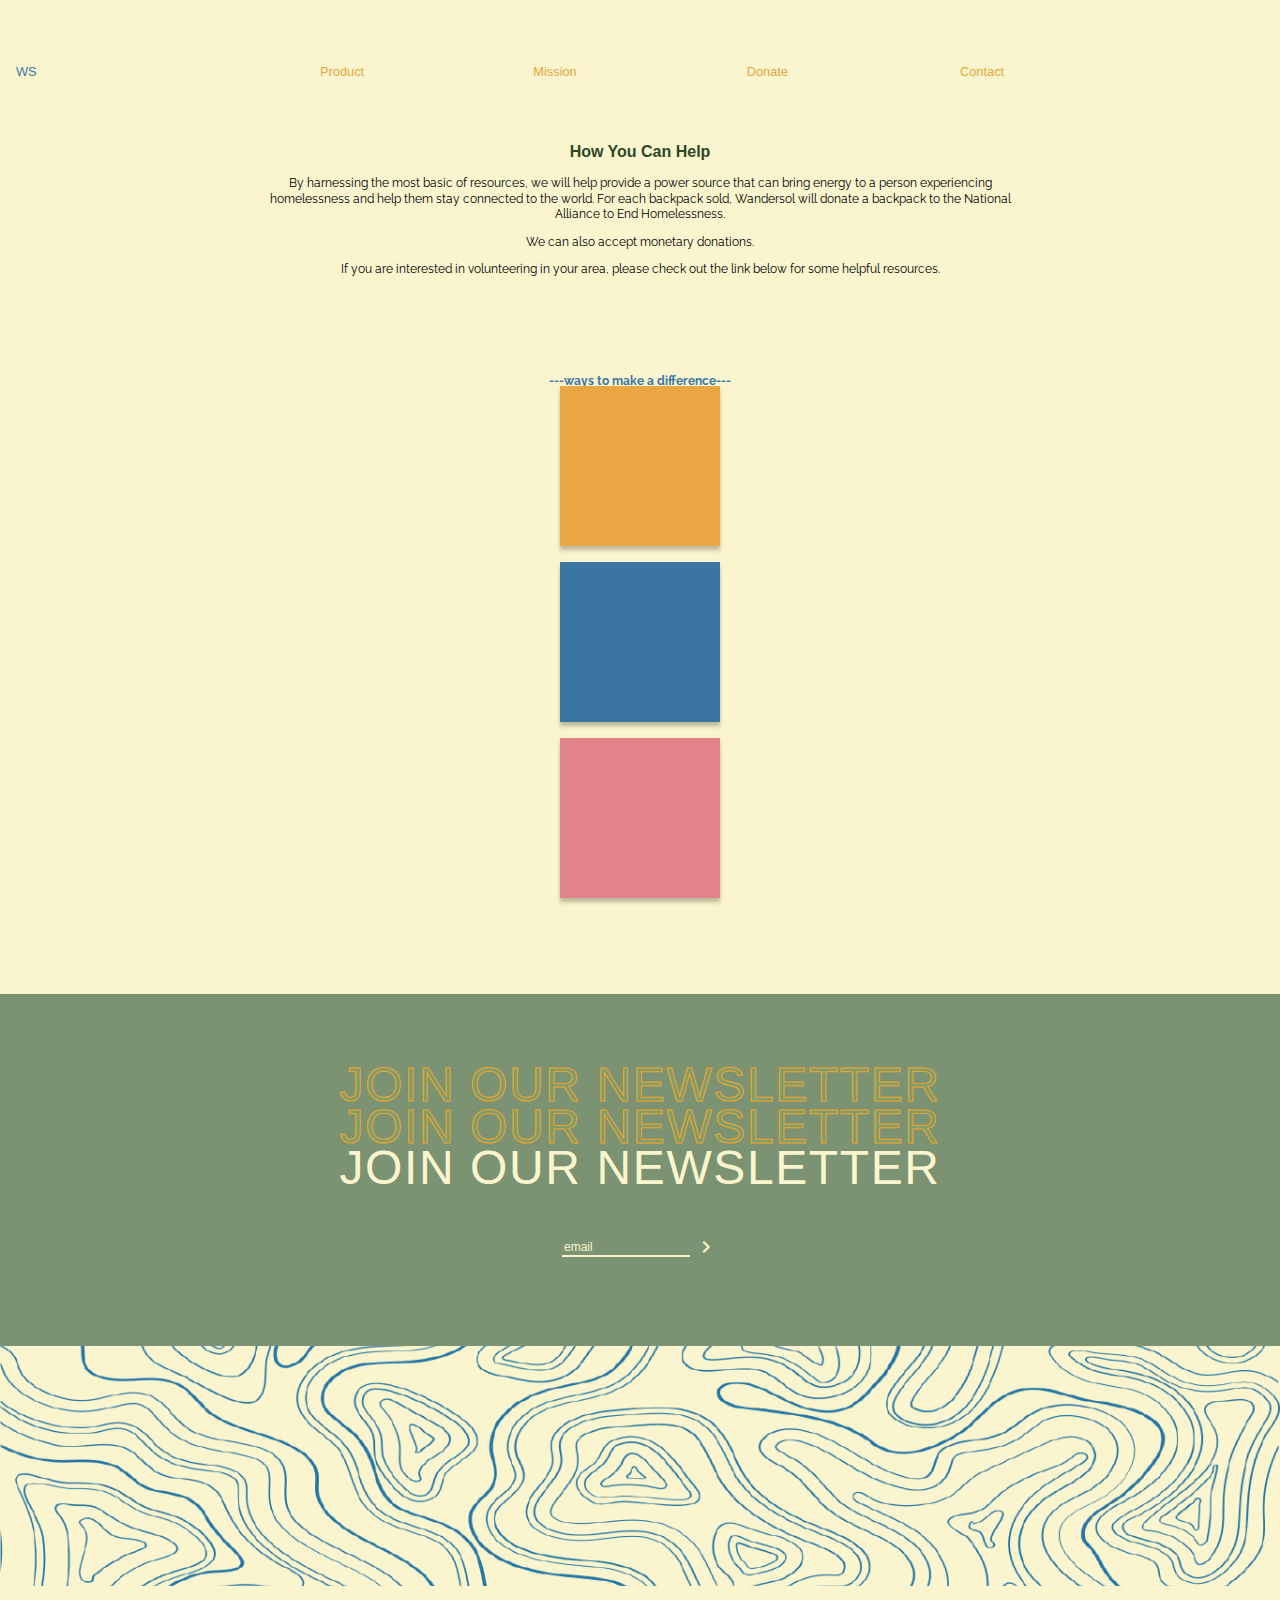
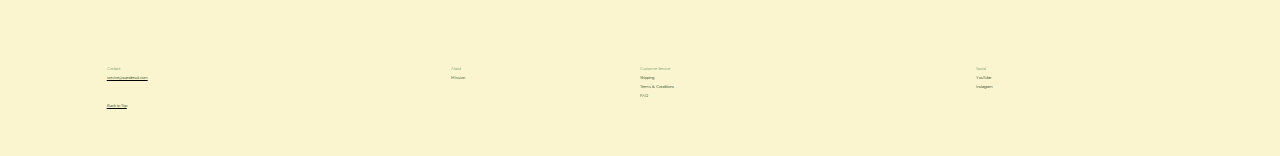
==== donate.html @ 654bc611 "changed route of 'product' to go to wandersol page" ====
<!DOCTYPE html>
<html lang="en">
    <head>
        <meta charset="UTF-8">
        <meta http-equiv="X-UA-Compatible" content="IE=edge">
        <meta name="viewport" content="width=device-width, initial-scale=1.0">
        <link href="https://fonts.googleapis.com/css2?family=Raleway:wght@500&display=swap" rel="stylesheet"> 
        <link rel="stylesheet" href="https://use.typekit.net/nxj5tkr.css">
        <link rel="stylesheet" href="https://use.typekit.net/nxj5tkr.css">
        <link rel="stylesheet" href="https://fonts.googleapis.com/icon?family=Material+Icons">
        <link rel="stylesheet" href="donate.css">
        <script src="main.js" async></script>
        <title>Donate</title>
    </head>
    <body>

        <nav>
            <a href="index.html" id="logo-home">WS</a>
            <a href="wandersol.html" id="nav-products">Product</a>
            <a href="mission.html" id="nav-mission">Mission</a>
            <a href="donate.html" id="nav-donate">Donate</a>
            <a href="#" id="nav-contact">Contact</a>  
        </nav>

        <div id="donate">
            <h2>How You Can Help</h2>
            <p>By harnessing the most basic of resources, we will help provide a power source that can bring energy to a person experiencing homelessness and help them stay connected to the world. For each backpack sold, Wandersol will donate a backpack to the National Alliance to End Homelessness. </p>
            <p>We can also accept monetary donations. </p>
            <p>If you are interested in volunteering in your area, please check out the link below for some helpful resources.</p>
        </div>
        <div id="difference">
           <h5>---ways to make a difference---</h5>
        </div>
        <div id="ways">
           <!-- These will need to be like cards with images and text boxes below -->
           <div class="type_of_way" id="pack"></div>
           <div class="type_of_way" id="monetary"></div>
           <div class="type_of_way" id="volunteer"></div>
        </div>

        <section id="newsletter">
            <div id="triple-join">
                <p class="outline">JOIN OUR NEWSLETTER</p>
                <p class="outline">JOIN OUR NEWSLETTER</p>
                <p>JOIN OUR NEWSLETTER</p>
            </div>
            <form action="">
                <input type="text" id="newsletter-email-input" placeholder="email">
                <a href="#"><i class="material-icons" id="chevron-yellow-news">chevron_right</i></a>
            </form>
        </section>

        <div id="map">
            <img src="images/topographic_map_blue.png" alt="map lines" id="map-lines">
        </div>

        <footer>
            <div id="footer-contact">
                <div id="footer-contact-title">Contact</div>
                <div id="footer-email">
                    <p><a href="">service@wandersol.com</a></p>
                </div>
            </div>
            <div id="footer-about">
                <div id="about">About</div>
                <div id="about-p">
                    <p><a href="mission.html">Mission</a></p>
                </div>
            </div>
            <div id="footer-cust-serv">
                <div id="cust-serv">Customer Service</div>
                <div id="general-info">
                    <p><a href="#">Shipping</a></p>
                    <p><a href="#">Terms & Conditions</a></p>
                    <p><a href="#">FAQ</a></p>  
                </div>     
            </div>
            <div id="footer-social">
                <div id="social">Social</div>
                <div id="social-links">
                    <p><a href="#">YouTube</a></p>
                    <p><a href="#">Instagram</a></p>
                </div>
            </div>
            <div id="back-to-top"><a href="#top">Back to Top</a></div>
        </footer>

        <div class="bg-modal">
            <div class="modal-content">
                <div id="modal-form">
                    <h3>Nice to Meet You!</h3>
                    <p>Feel free to send us a message</p>
                    <form action="">
                        <input type="text" id="name" placeholder="Name">
                        <input type="email" id="modal-email" placeholder="Email*">
                        <input type="text" id="message" placeholder="Message">    
                        <button type="submit" id="modal-submit">Submit</button>
                    </form>
                </div>
                <div class="close">+</div>
                <div id="modal-image"><img src="images/wandersol-modal.jpg" alt="mountains and pine trees"></div>
            </div>
        </div>

    </body>
</html>
---- donate.css ----
html {
    box-sizing: border-box;
    font-size: 100%;
}

*, *:before, *:after {
    box-sizing: inherit;
}

a {
    text-decoration: none;
}

body {
    margin: 0;
    /* padding: 1rem; */
    background-color: #FAF5CE;
    font-family: 'Raleway', sans-serif;
    line-height: 1.3;
    display: grid;
    grid-template-columns: repeat(12 1fr);
    grid-template-areas: 
        "nav"
        "donate"
        "difference"
        "ways"
        "ways-cards" 
        "newsletter"
        "map"
        "footer"
    ;
}
/* ----- Navbar ----- */

nav {
    grid-area: nav;
    grid-column: 1/13;
    grid-row: 1/2;
    display: grid;
    grid-template-columns: repeat(12, 1fr);
    padding-top: 4rem;
    padding-bottom: 3rem;
}

nav a {
    color: #E9A642;
    font-size: 0.8rem;
    font-weight: bold;
    font-family: filson-pro, sans-serif;
    font-weight: 400;
    font-style: normal;
}

#logo-home {
    grid-column: 1/2;
    color: #3b76a3;
    padding-left: 1rem;
    font-family: cubano, sans-serif;
    font-weight: 400;
    font-style: normal;
}

#nav-products {
    grid-column: 4/5;
}

#nav-mission {
    grid-column: 6/7;
}

#nav-donate {
    grid-column: 8/9; 
}

#nav-contact {
    grid-column: 10/11; 
}
/*-----Body----*/
#donate{
    grid-area: donate;
    grid-column: 1/13;
    text-align:center;
    grid-row:2/5;
    padding-left:20%;
    padding-right:20%;
}
#donate h2{
   font-size:1rem;
   font-family: 'Cubano', sans-serif;
   color:#2D4826;
   grid-row:2/3;
    
}
#donate p{
    font-family: 'Raleway', sans-serif;
    font-size:0.75rem;
    line-height:1.3;
    grid-row:3/5;
}
#difference{
    grid-area: ways;
    grid-row:5/6;
    grid-column:1/13;
    text-align:center;
    padding-top:5%;
    padding-left:20%;
    padding-right:20%;
}
#difference h5{
    color:#3B76A2;
    font-size:0.75rem;
    font-family: 'Raleway', sans-serif;
}

#ways {
    grid-area: ways-cards;
    grid-column: 1/13;
    margin-top: 5rem;
    margin-bottom: 5rem;
}

.type_of_way {
    width: 10rem;
    height: 10rem;
    margin: 1rem auto;
    -webkit-box-shadow: 0px 4px 4px 0px rgba(0,0,0,0.25); 
    box-shadow: 0px 4px 4px 0px rgba(0,0,0,0.25);
}

#pack {
    display: block;
    background-color: #E9A642;
}

#monetary {
    
    background-color: #3b76a3;
}

#volunteer {
    
    background-color: #E2838A;
}

/* ----- Newsletter ----- */

#newsletter {
    grid-area: newsletter;
    grid-column: 1/13;
    height: 22rem;
    display: grid;
    grid-template-columns: 25% 50% 25%;
    grid-template-rows: 1fr 1fr;
    padding-top: 3.125rem;
    background-color:#7B9372;
    color: #FAF5CE;
    z-index: 1;
}

#triple-join {
    grid-column: 2/3;
    grid-row: 1/2;
    margin: 0 auto;
}
#newsletter p {
    margin: 0 auto;
    font-size: 3.75vw;
    padding-top: 2.5rem;
    font-family: cubano, sans-serif;
    font-weight: 400;
    font-style: normal;
    letter-spacing: .1rem;
    line-height: 0.1rem;   
}

.outline {
    -webkit-text-fill-color: #7B9E72; 
    -webkit-text-stroke-width: 0.0625rem;
    -webkit-text-stroke-color:#F4A41F;
}

#newsletter form {
    grid-column: 2/3;
    grid-row: 2/3;
    margin: 0 auto;
    padding-top: 2rem;
    /* padding-left: 0.75rem; */
    padding-bottom: 2rem;
}

#newsletter input {
    width: 8rem;
    border: 0;
    border-radius: 0;
    border-bottom: 0.125rem solid #FAF5CE;
    background-color: #7B9372;
    box-shadow: none;
    color: #FAF5CE;

}
 #email {
     display: inline-block;
     min-width: 12rem;
 }

#chevron-yellow-news {
    position: relative;
    top: .5rem;
    display: inline-block;
    color:#FAF5CE;
}

input::placeholder {
    color:#FAF5CE;
    font-size: 90%;
}

#newsletter .material-icons {
    font-size: 1.5rem;
}

/* ----- Topographical Map ----- */

#map {
    grid-area: map;
    grid-column: 1/13;
    display: grid;
    grid-template-columns: repeat(12, 1fr);
    background-color: #FAF5CE;
    height: 10rem;
    padding-bottom: 20rem;
}

#map-lines {
    grid-column: 1/13;
    width: 100%;
    height: 25rem;
    object-fit: cover;
    position: relative;
    bottom: 10rem;
}
/* ----- Footer ----- */

footer {
    grid-area: footer;
    grid-column: 1/13;
    display: grid;
    grid-template-columns: repeat(12, 1fr);
    background-color: #FAF5CE;
    font-size: 0.25rem;
    padding-bottom: 3rem;
}

footer a {
    color: #2D4826;
}

#footer-contact {
    grid-column: 2/4;
}

#footer-contact-title {
    color: #7B9E72;
}

#footer-email {
    text-decoration: underline;
}

#footer-about {
    grid-column: 5/6;
    padding-left: 1.5rem;
}

#about {
    color: #7B9E72;
}

#footer-cust-serv {
    grid-column: 7/10;
}

#cust-serv {
    color: #7B9E72;
}
#footer-social {
    grid-column: 10/12;
    padding-left: 1rem;
}

#social {
    color: #7B9E72;
}

#back-to-top {
    grid-column: 2/4;
    text-decoration: underline;
}

#chevron-up {
    grid-column: 3/4;
    grid-row: 2/3;
    position:relative;
    right: 0.5rem;
    bottom: 0.5rem;
    color: #2D4826;
    font-size: 1.5rem !important;
}

/* --- Modal Styles ----- */

.bg-modal {
    width: 100%;
    height: 100%;
    background-color: rgba(123, 158, 114, 0.7);
    position:fixed;
    top: 0;
    left: 0;
    display: flex;
    justify-content: center;
    align-items: center;
    display: none;
    z-index: 2;
}

.modal-content {
    width: 15rem;
    height: 30rem;
    background-color: #FAF5CE;
    -webkit-box-shadow: 0.4375rem 0.4375rem 0.625rem 0rem rgba(0,0,0,0.26); 
    box-shadow: 0.4375rem 0.4375rem 0.625rem 0rem rgba(0,0,0,0.26);
    display: flex;
    justify-content: center;
    position: relative;
}

#modal-form {
    width: 15rem;
    height: 30rem;
    display: inline;
}

#form {
    width:13rem;
}

#modal-form h3 {
    display: block;
    font-family: cubano, sans-serif;
    font-weight: 400;
    font-style: normal;
    font-size: 1.5rem;
    color: #2D4826;
    text-align:center;
    padding-top: 1rem;
    padding-bottom: 1rem;
}

#modal-form p {
    text-align: center;
    color: #2D4826;
    font-size: 0.75rem;
    padding-bottom: 1rem;
}

input {
    background-color: #FBF9E7;
    width: 13rem;
    border-radius: 0.1875rem;
    border-style: none;
    box-sizing: border-box;
    margin: 0 auto;
    -webkit-box-shadow: inset 0rem 0.25rem 0.25rem 0rem rgba(0,0,0,0.25); 
    box-shadow: inset 0rem 0.25rem 0.25rem 0rem rgba(0,0,0,0.25);
}

#name::placeholder, #modal-email::placeholder, #message::placeholder {
    font-size: 0.75rem;
    color: #7B9E72;
}

#name {
    display: block;
    margin-bottom: 1rem;
    padding: 0.625rem;
}

#modal-email {
    display: block;
    margin-bottom: 1rem;
    padding: 0.625rem;
}

#message {
    display:block;
    width: 13rem;
    padding-top: 0.625rem;
    padding-left: 0.625rem;
    padding-bottom: 8rem;
    resize: none;
}

#modal-submit {
    font-weight: bold;
    color: #FAF5CE !important;
    font-size: 0.5rem;
    box-shadow: 0.0625rem 0.0625rem 0.0625rem #DEDEDE;
    padding: 0.625rem 1.5625rem;
    background: #2D4826;
    display: block;
    margin: 1rem auto;
    width: 8rem;
}

.close {
    /* Need to write JS for closing when tapping outside of #modal-content */
    display: none;
}

#modal-image img {
    display: none;
}
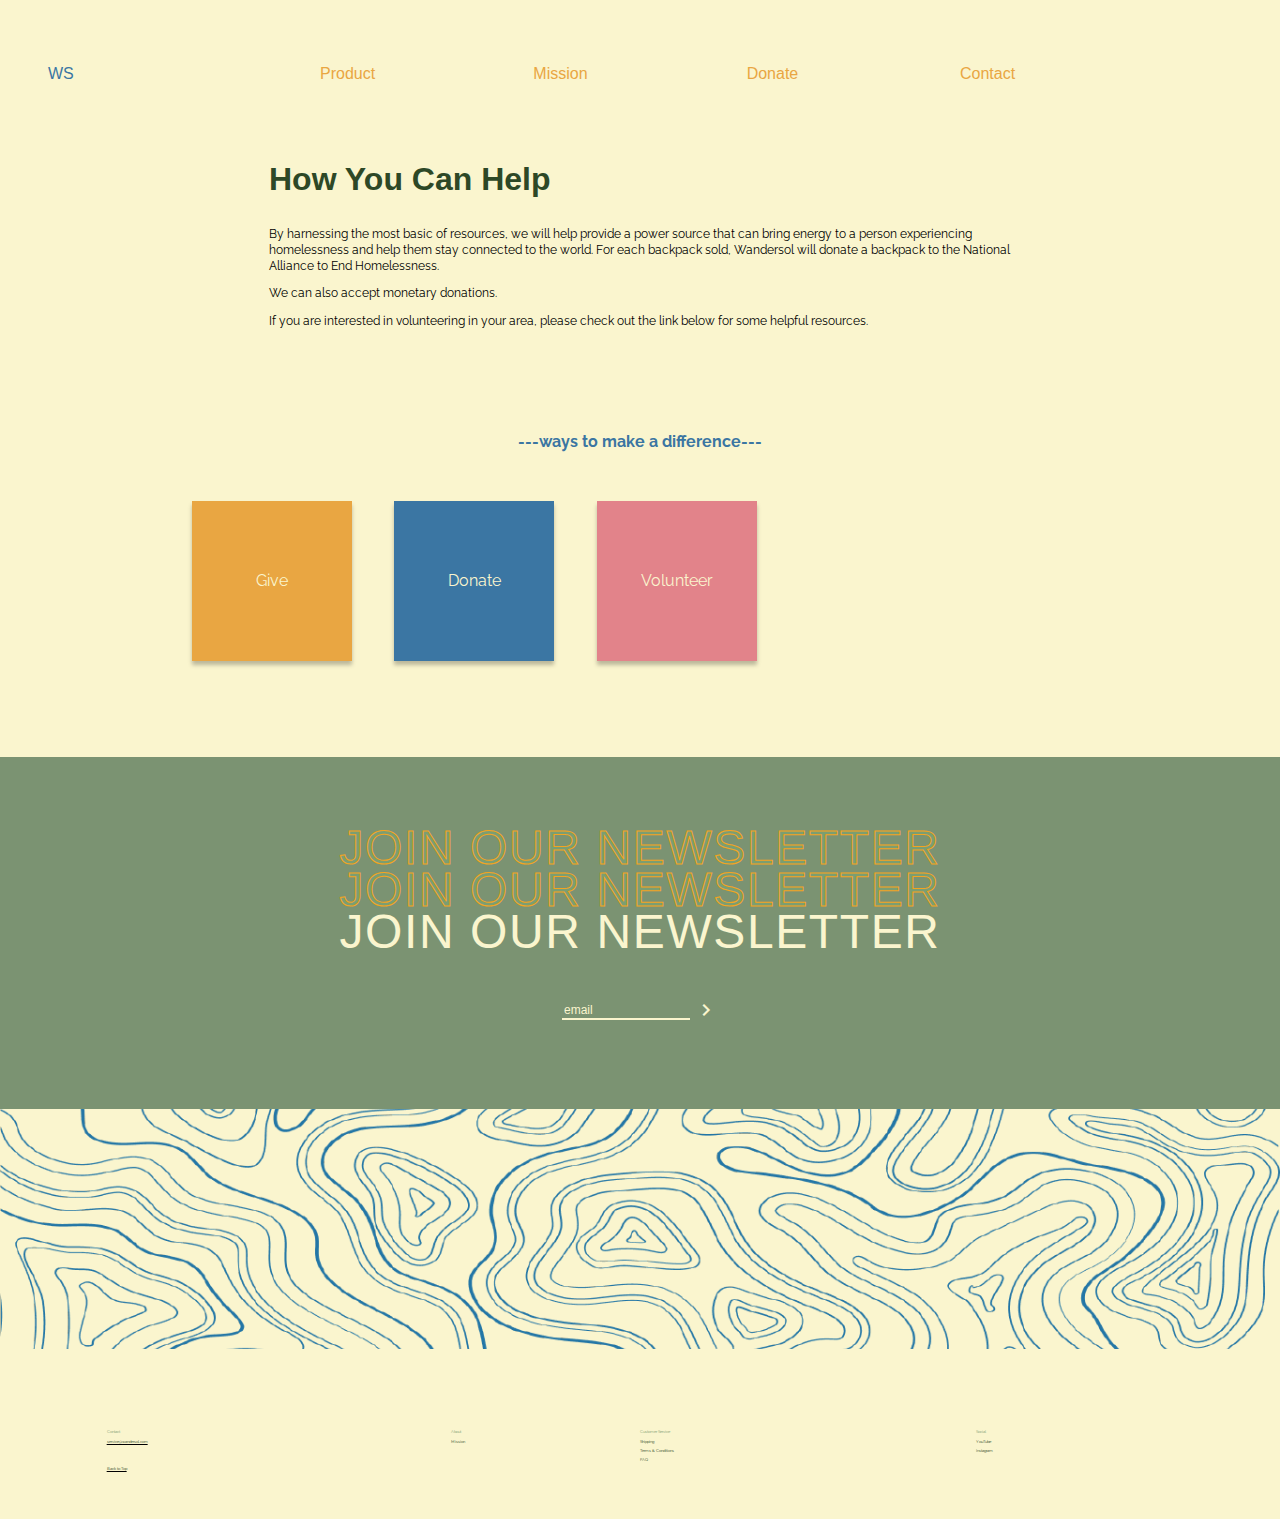
==== commit d7569dc3: "tablet styles" ====
--- a/donate.html
+++ b/donate.html
@@ -33,9 +33,9 @@
         </div>
         <div id="ways">
            <!-- These will need to be like cards with images and text boxes below -->
-           <div class="type_of_way" id="pack"></div>
-           <div class="type_of_way" id="monetary"></div>
-           <div class="type_of_way" id="volunteer"></div>
+           <div class="type_of_way" id="pack">Give</div>
+           <div class="type_of_way" id="monetary">Donate</div>
+           <div class="type_of_way" id="volunteer">Volunteer</div>
         </div>
 
         <section id="newsletter">
--- a/donate.css
+++ b/donate.css
@@ -125,6 +125,9 @@
     margin: 1rem auto;
     -webkit-box-shadow: 0px 4px 4px 0px rgba(0,0,0,0.25); 
     box-shadow: 0px 4px 4px 0px rgba(0,0,0,0.25);
+    color: #FAF5CE;
+    text-align: center;
+    line-height: 10rem;
 }
 
 #pack {
@@ -419,4 +422,44 @@
 
 #modal-image img {
     display: none;
+}
+
+/* ----- Media Query ----- */
+
+/* ----- Tablet Styles ----- */
+@media only screen and (min-width: 680px) {
+    nav a {
+        font-size: 1rem;
+    }
+
+    #logo-home {
+        padding-left: 3rem;
+    }
+
+    #donate {
+        grid-column: 2/12;
+        text-align: left;
+    }
+
+    #donate h2 {
+        font-size: 2rem;
+    }
+
+    #difference h5 {
+        font-size: 1rem;
+    }
+
+    #pack, #monetary, #volunteer {
+        display: inline-block;
+        margin-top: 5rem;
+    }
+
+    #pack {
+        margin-left: 15%;
+    }
+
+    #pack, #monetary {
+        margin-right: 3%;
+    }
+    
 }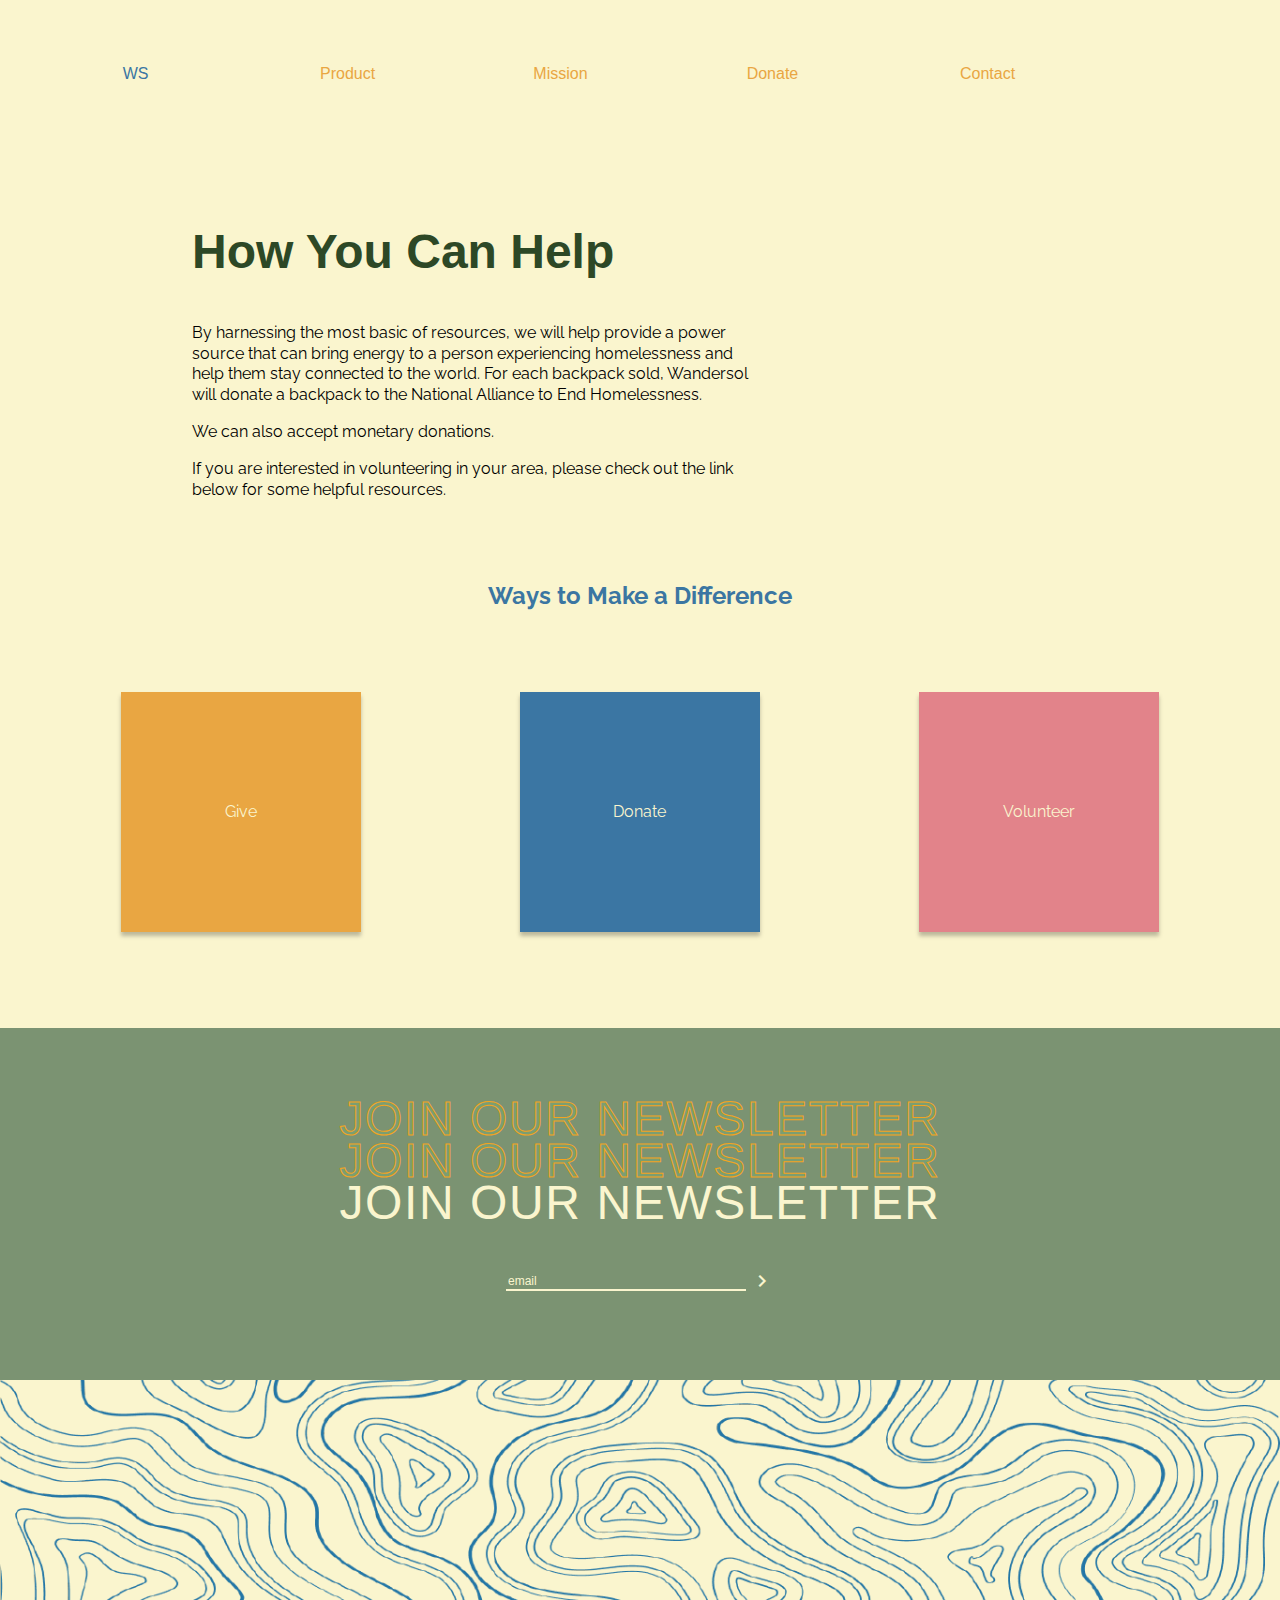
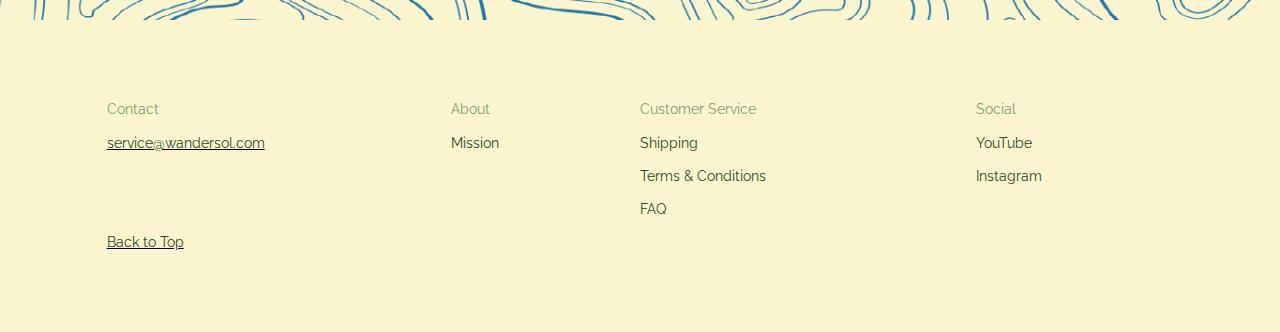
==== commit fe2ccc90: "making cards interactive and adjusting layout" ====
--- a/donate.html
+++ b/donate.html
@@ -29,11 +29,11 @@
             <p>If you are interested in volunteering in your area, please check out the link below for some helpful resources.</p>
         </div>
         <div id="difference">
-           <h5>---ways to make a difference---</h5>
+           <h5> <i class="arrow left"></i><i class="arrow left"></i>Ways to Make a Difference<i class="arrow right"></i><i class="arrow right"></i> </h5>
         </div>
         <div id="ways">
            <!-- These will need to be like cards with images and text boxes below -->
-           <div class="type_of_way" id="pack">Give</div>
+            <div class="type_of_way" id="pack">Give</div>
            <div class="type_of_way" id="monetary">Donate</div>
            <div class="type_of_way" id="volunteer">Volunteer</div>
         </div>
--- a/donate.css
+++ b/donate.css
@@ -52,7 +52,7 @@
 }
 
 #logo-home {
-    grid-column: 1/2;
+    grid-column: 2/3;
     color: #3b76a3;
     padding-left: 1rem;
     font-family: cubano, sans-serif;
@@ -91,7 +91,7 @@
    grid-row:2/3;
     
 }
-#donate p{
+#donate p {
     font-family: 'Raleway', sans-serif;
     font-size:0.75rem;
     line-height:1.3;
@@ -432,13 +432,10 @@
         font-size: 1rem;
     }
 
-    #logo-home {
-        padding-left: 3rem;
-    }
-
     #donate {
         grid-column: 2/12;
         text-align: left;
+        padding-left: 10%;
     }
 
     #donate h2 {
@@ -447,6 +444,13 @@
 
     #difference h5 {
         font-size: 1rem;
+    }
+
+    #ways {
+        display: flex;
+        justify-content: center;
+        align-items: center;
+        margin-top: 5rem;
     }
 
     #pack, #monetary, #volunteer {
@@ -454,12 +458,160 @@
         margin-top: 5rem;
     }
 
-    #pack {
+    /* #pack {
         margin-left: 15%;
-    }
+    } */
 
     #pack, #monetary {
         margin-right: 3%;
     }
-    
+
+    .modal-content {
+        width: 37.5rem;
+        height: 25rem;
+    }
+    
+    #modal-form {
+        width: 18.75rem;
+        height: 25rem;
+        display: inline;
+    }
+
+    #modal-form h3 {
+        font-size: 1.75rem;
+        padding-top: 0.5rem;
+        padding-bottom: 0;
+        margin-bottom: 1rem;
+        margin-top: 1.5rem;
+    }
+    
+    #modal-form p {
+        font-size: 1rem;
+        padding-bottom: 0;
+    }
+    
+    input {
+        width: 15rem;
+    }
+    
+    #name {
+        margin-bottom: 0.625rem;
+        padding: 0.625rem;
+    }
+    
+    #modal-email {
+        margin-bottom: 0.625rem;
+        padding: 0.625rem;
+    }
+    
+    #message {
+        width: 15rem;
+        padding-bottom: 5rem;
+    }
+    
+    #modal-submit {
+        font-size: 0.4rem;
+        margin: 1.5rem auto;
+    }
+
+    .close {
+        display: block;
+        top: -1rem;
+        right: 1rem;
+        font-size: 4rem;
+        position: absolute;
+        transform: rotate(45deg);
+        color: #2D4826;
+        cursor: pointer;
+    }
+    
+    #modal-image img{
+        display: inline;
+        width: 18.75rem;
+        height: 25rem;
+        object-fit: cover;   
+    }
+    
+}
+
+/* ----- Media Query ----- */
+
+/* ----- Ipad Pro ----- */
+
+@media only screen and (min-width: 980px) {
+    #donate {
+        grid-column: 1/13;
+        margin-top: 3rem;
+        padding-left: 15%;
+        padding-right: 40%;
+    }
+
+    #donate h2 {
+        font-size: 3rem;
+    }
+
+    #donate p {
+        font-size: 1rem;
+    }
+
+    #difference h5 {
+        font-size: 1.5rem;
+        margin: 0 auto;
+    }
+
+    #ways {
+        margin-top: 1rem;
+    }
+
+    .type_of_way {
+        width: 15rem;
+        height: 15rem;
+        line-height: 15rem;
+    }
+
+    #pack, #monetary, #volunteer {
+        display: inline-block;
+        margin-top: 5rem;
+    }
+
+    #pack, #monetary {
+        margin-right: 3%;
+    }
+
+    #pack, #monetary, #volunteer {
+        margin-top: 10rem;
+    }
+
+    #newsletter input {
+        width: 15rem;
+    }
+
+    footer {
+        font-size: 0.9rem;
+        padding-bottom: 5rem;
+    }
+}
+
+@media only screen and (min-width: 1350px) {
+    nav {
+        padding-bottom: 2rem;
+    }
+
+    #donate {
+        margin-top: 3rem;
+    }
+
+    #difference {
+        padding-top: 0;
+        margin-top: 3rem;
+    }
+
+    #ways {
+        margin-top: -1rem;
+    }
+
+    #newsletter p {
+        /* Note: 'vw' stands for view-port-width */
+        font-size: 2.5vw; 
+    }
 }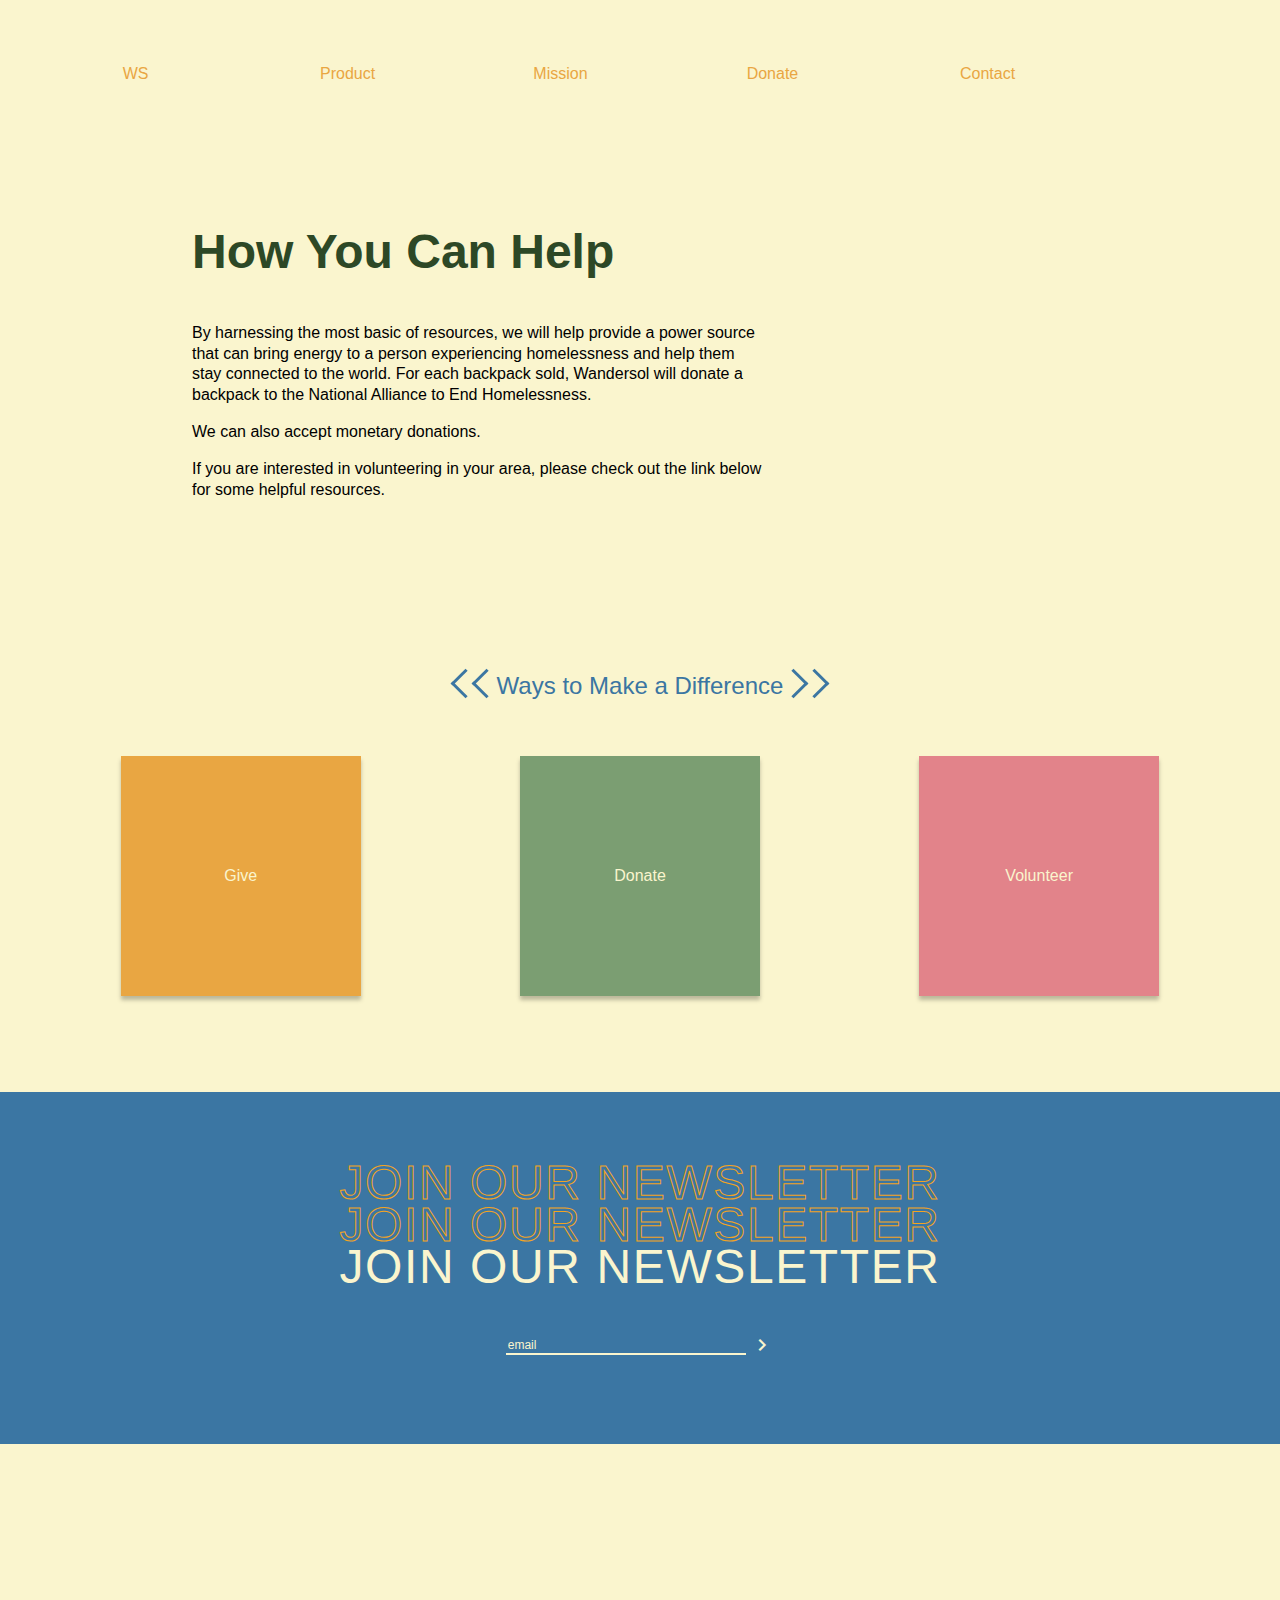
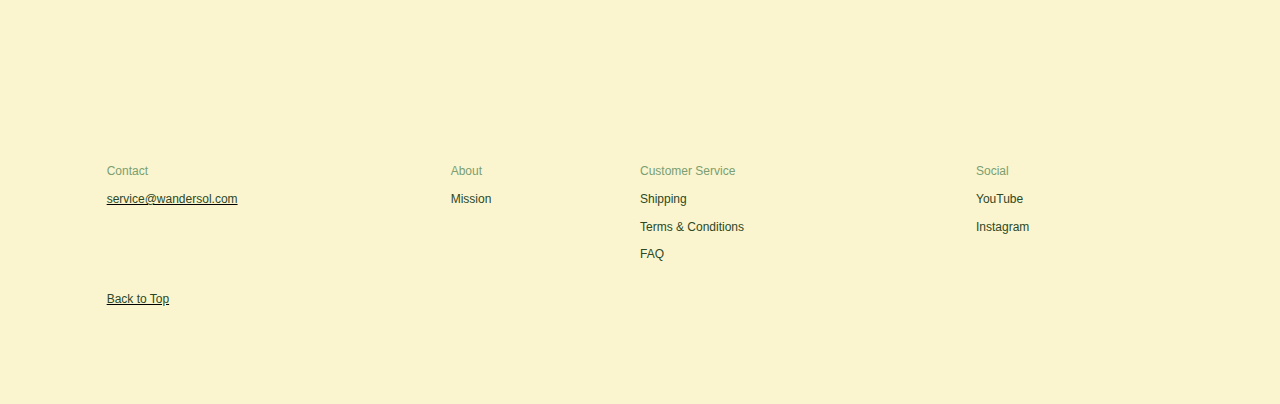
==== commit 4f3cfa89: "added images" ====
--- a/donate.html
+++ b/donate.html
@@ -32,7 +32,6 @@
            <h5> <i class="arrow left"></i><i class="arrow left"></i>Ways to Make a Difference<i class="arrow right"></i><i class="arrow right"></i> </h5>
         </div>
         <div id="ways">
-           <!-- These will need to be like cards with images and text boxes below -->
             <div class="type_of_way" id="pack">Give</div>
            <div class="type_of_way" id="monetary">Donate</div>
            <div class="type_of_way" id="volunteer">Volunteer</div>
@@ -51,7 +50,7 @@
         </section>
 
         <div id="map">
-            <img src="images/topographic_map_blue.png" alt="map lines" id="map-lines">
+            <img src="images/TopoUpdatedExport-01.png" alt="map lines" id="map-lines">
         </div>
 
         <footer>
--- a/donate.css
+++ b/donate.css
@@ -15,7 +15,9 @@
     margin: 0;
     /* padding: 1rem; */
     background-color: #FAF5CE;
-    font-family: 'Raleway', sans-serif;
+    font-family: filson-pro, sans-serif;
+    font-weight: 400;
+    font-style: normal;
     line-height: 1.3;
     display: grid;
     grid-template-columns: repeat(12 1fr);
@@ -53,7 +55,7 @@
 
 #logo-home {
     grid-column: 2/3;
-    color: #3b76a3;
+    color: #E9A642;
     padding-left: 1rem;
     font-family: cubano, sans-serif;
     font-weight: 400;
@@ -92,7 +94,9 @@
     
 }
 #donate p {
-    font-family: 'Raleway', sans-serif;
+    font-family: filson-pro, sans-serif;
+    font-weight: 400;
+    font-style: normal;
     font-size:0.75rem;
     line-height:1.3;
     grid-row:3/5;
@@ -102,19 +106,22 @@
     grid-row:5/6;
     grid-column:1/13;
     text-align:center;
-    padding-top:5%;
+    padding-top:4%;
     padding-left:20%;
     padding-right:20%;
 }
 #difference h5{
     color:#3B76A2;
     font-size:0.75rem;
-    font-family: 'Raleway', sans-serif;
+    font-family: filson-pro, sans-serif;
+    font-weight: 400;
+    font-style: normal;
 }
 
 #ways {
     grid-area: ways-cards;
     grid-column: 1/13;
+    padding-top:5%;
     margin-top: 5rem;
     margin-bottom: 5rem;
 }
@@ -129,15 +136,33 @@
     text-align: center;
     line-height: 10rem;
 }
-
+/*--left and right arrows on the sides on ways to make difference--*/
+.arrow{
+    border:solid #3B76A2;
+    border-width: 0 3px 3px 0;
+    display:inline-block;
+    padding:9px;
+}
+.left{
+    transform: rotate(135deg);
+    -webkit-transform:rotate(135deg);
+}
+.right{
+    transform:rotate(-45deg);
+    -webkit-transform: rotate(-45deg);
+}
 #pack {
     display: block;
     background-color: #E9A642;
 }
-
+#pack:hover, #monetary:hover, #volunteer:hover{
+    background-color:dimgrey;
+    font-size:2rem;
+    color:#E9A642;
+}
 #monetary {
     
-    background-color: #3b76a3;
+    background-color: #7B9E72;
 }
 
 #volunteer {
@@ -155,7 +180,7 @@
     grid-template-columns: 25% 50% 25%;
     grid-template-rows: 1fr 1fr;
     padding-top: 3.125rem;
-    background-color:#7B9372;
+    background-color:#3b76a3;
     color: #FAF5CE;
     z-index: 1;
 }
@@ -177,7 +202,7 @@
 }
 
 .outline {
-    -webkit-text-fill-color: #7B9E72; 
+    -webkit-text-fill-color:#3b76a3;
     -webkit-text-stroke-width: 0.0625rem;
     -webkit-text-stroke-color:#F4A41F;
 }
@@ -196,7 +221,7 @@
     border: 0;
     border-radius: 0;
     border-bottom: 0.125rem solid #FAF5CE;
-    background-color: #7B9372;
+    background-color:#3b76a3;
     box-shadow: none;
     color: #FAF5CE;
 
@@ -416,8 +441,13 @@
 }
 
 .close {
-    /* Need to write JS for closing when tapping outside of #modal-content */
-    display: none;
+    display: block;
+    right: 1rem;
+    font-size: 2rem;
+    position: absolute;
+    transform: rotate(45deg);
+    color: #2D4826;
+    cursor: pointer;
 }
 
 #modal-image img {
@@ -427,7 +457,7 @@
 /* ----- Media Query ----- */
 
 /* ----- Tablet Styles ----- */
-@media only screen and (min-width: 680px) {
+@media only screen and (min-width: 680px){
     nav a {
         font-size: 1rem;
     }
@@ -445,7 +475,7 @@
     #difference h5 {
         font-size: 1rem;
     }
-
+   
     #ways {
         display: flex;
         justify-content: center;
@@ -458,12 +488,13 @@
         margin-top: 5rem;
     }
 
-    /* #pack {
-        margin-left: 15%;
-    } */
-
     #pack, #monetary {
         margin-right: 3%;
+    }
+
+    footer {
+        font-size: 0.75rem;
+        height: 15rem;
     }
 
     .modal-content {
@@ -533,7 +564,12 @@
     }
     
 }
-
+/*--Ipad and Ipad Pro--*/
+@media only screen and (min-width:721px) and (max-width:1349px){
+    #difference {
+        padding-top:12%;
+    }
+}
 /* ----- Media Query ----- */
 
 /* ----- Ipad Pro ----- */
@@ -587,7 +623,6 @@
     }
 
     footer {
-        font-size: 0.9rem;
         padding-bottom: 5rem;
     }
 }
@@ -597,12 +632,16 @@
         padding-bottom: 2rem;
     }
 
+    nav a {
+        font-size: 1.5rem;
+    }
+
     #donate {
         margin-top: 3rem;
     }
 
     #difference {
-        padding-top: 0;
+        /*padding-top: 0;*/
         margin-top: 3rem;
     }
 
@@ -614,4 +653,17 @@
         /* Note: 'vw' stands for view-port-width */
         font-size: 2.5vw; 
     }
+
+    footer, footer a {
+        font-size: 1rem;
+    }
+}
+/*---mobile-----*/
+@media only screen and (max-width:720px){
+    .arrow{
+        padding:6px;
+    }
+    #difference{
+        padding-top:12%;
+    }
 }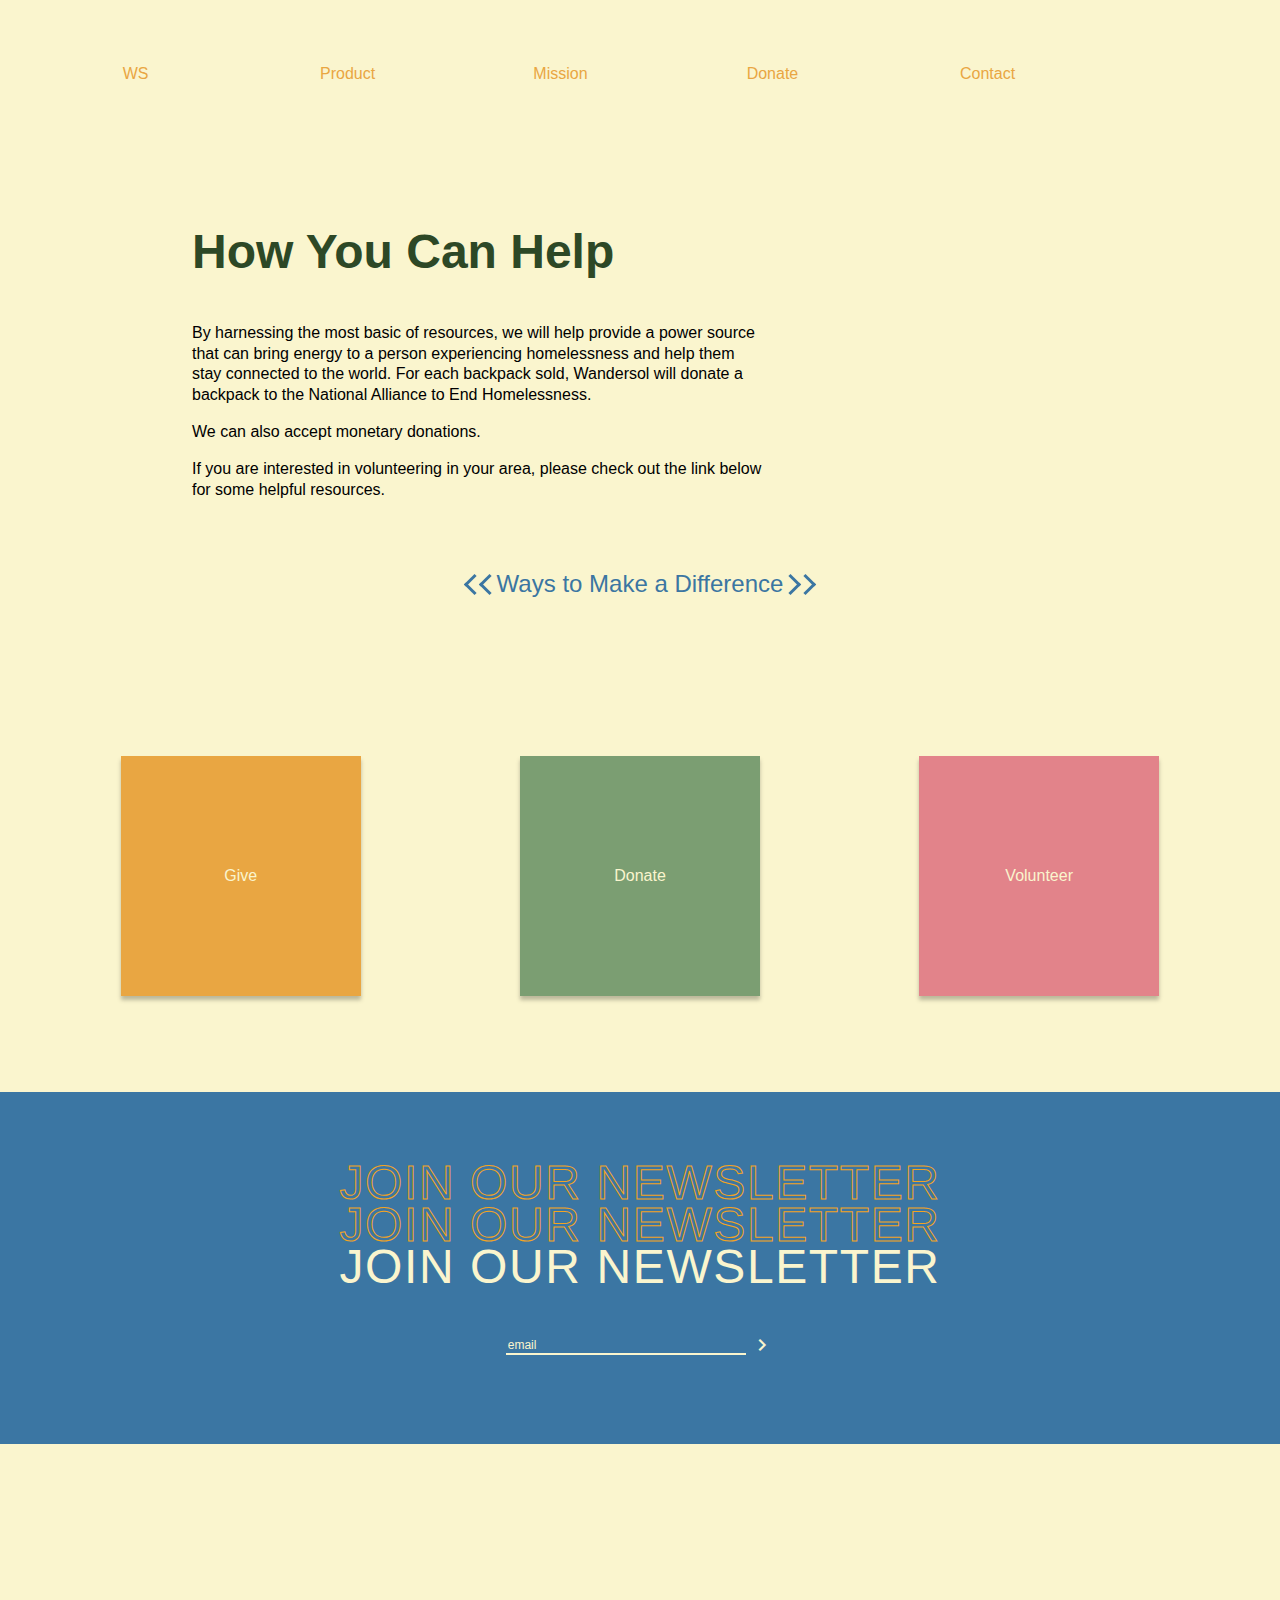
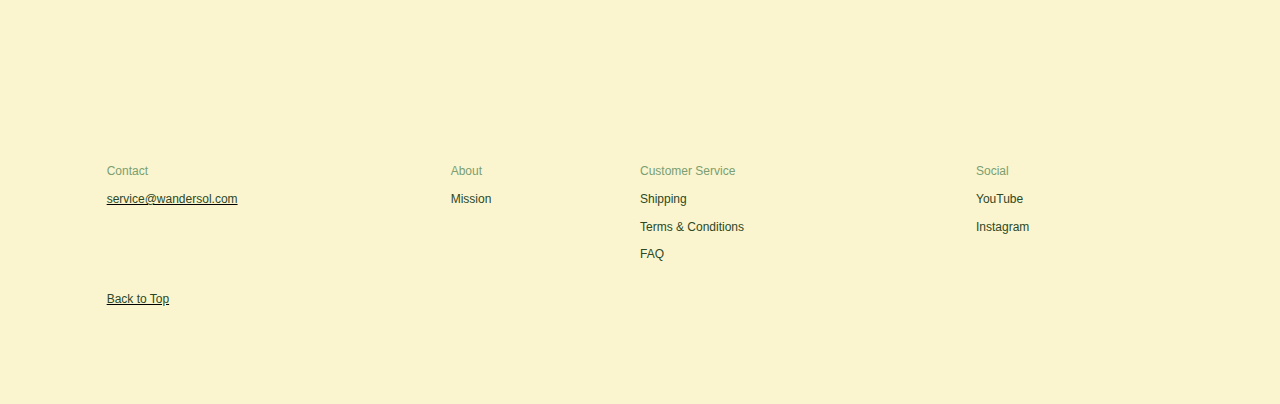
==== commit 0f382a33: "removed google font links and extra adobe font links" ====
--- a/donate.html
+++ b/donate.html
@@ -4,8 +4,6 @@
         <meta charset="UTF-8">
         <meta http-equiv="X-UA-Compatible" content="IE=edge">
         <meta name="viewport" content="width=device-width, initial-scale=1.0">
-        <link href="https://fonts.googleapis.com/css2?family=Raleway:wght@500&display=swap" rel="stylesheet"> 
-        <link rel="stylesheet" href="https://use.typekit.net/nxj5tkr.css">
         <link rel="stylesheet" href="https://use.typekit.net/nxj5tkr.css">
         <link rel="stylesheet" href="https://fonts.googleapis.com/icon?family=Material+Icons">
         <link rel="stylesheet" href="donate.css">
--- a/donate.css
+++ b/donate.css
@@ -13,7 +13,6 @@
 
 body {
     margin: 0;
-    /* padding: 1rem; */
     background-color: #FAF5CE;
     font-family: filson-pro, sans-serif;
     font-weight: 400;
@@ -141,7 +140,7 @@
     border:solid #3B76A2;
     border-width: 0 3px 3px 0;
     display:inline-block;
-    padding:9px;
+    padding:6px;
 }
 .left{
     transform: rotate(135deg);
@@ -212,7 +211,6 @@
     grid-row: 2/3;
     margin: 0 auto;
     padding-top: 2rem;
-    /* padding-left: 0.75rem; */
     padding-bottom: 2rem;
 }
 
@@ -454,7 +452,7 @@
     display: none;
 }
 
-/* ----- Media Query ----- */
+/* ---------------------------------- Media Query ----------------------------------------- */
 
 /* ----- Tablet Styles ----- */
 @media only screen and (min-width: 680px){
@@ -564,13 +562,8 @@
     }
     
 }
-/*--Ipad and Ipad Pro--*/
-@media only screen and (min-width:721px) and (max-width:1349px){
-    #difference {
-        padding-top:12%;
-    }
-}
-/* ----- Media Query ----- */
+
+/* ----------------------------------------- Media Query ------------------------------------ */
 
 /* ----- Ipad Pro ----- */
 
@@ -625,7 +618,53 @@
     footer {
         padding-bottom: 5rem;
     }
-}
+
+    .modal-content {
+        width: 50rem;
+        height: 40rem;
+    }
+
+    #modal-image img{
+        width: 25rem;
+        height: 40rem;
+        display: inline;
+        object-fit: cover;  
+    }
+    
+    #modal-form {
+        width: 25rem;
+        height: 40rem;
+        display: inline;
+    }
+
+    #modal-form h3 {
+        font-size: 2rem;
+        padding-bottom: 0;
+        margin-top: 4rem;
+    }
+    
+    #modal-form p {
+        margin-bottom: 2rem;
+    }
+    
+    input {
+        width: 20rem;
+    }
+    
+    #message {
+        width: 20rem;
+        padding-bottom: 15rem;
+    }
+    
+    #modal-submit {
+        margin: 2rem auto;
+        width: 15rem;
+    } 
+}
+
+/* -------------------------------------- Media Query ----------------------------------------- */
+
+/* ----- Desktop Styles ----- */
 
 @media only screen and (min-width: 1350px) {
     nav {
@@ -640,11 +679,6 @@
         margin-top: 3rem;
     }
 
-    #difference {
-        /*padding-top: 0;*/
-        margin-top: 3rem;
-    }
-
     #ways {
         margin-top: -1rem;
     }
@@ -658,12 +692,3 @@
         font-size: 1rem;
     }
 }
-/*---mobile-----*/
-@media only screen and (max-width:720px){
-    .arrow{
-        padding:6px;
-    }
-    #difference{
-        padding-top:12%;
-    }
-}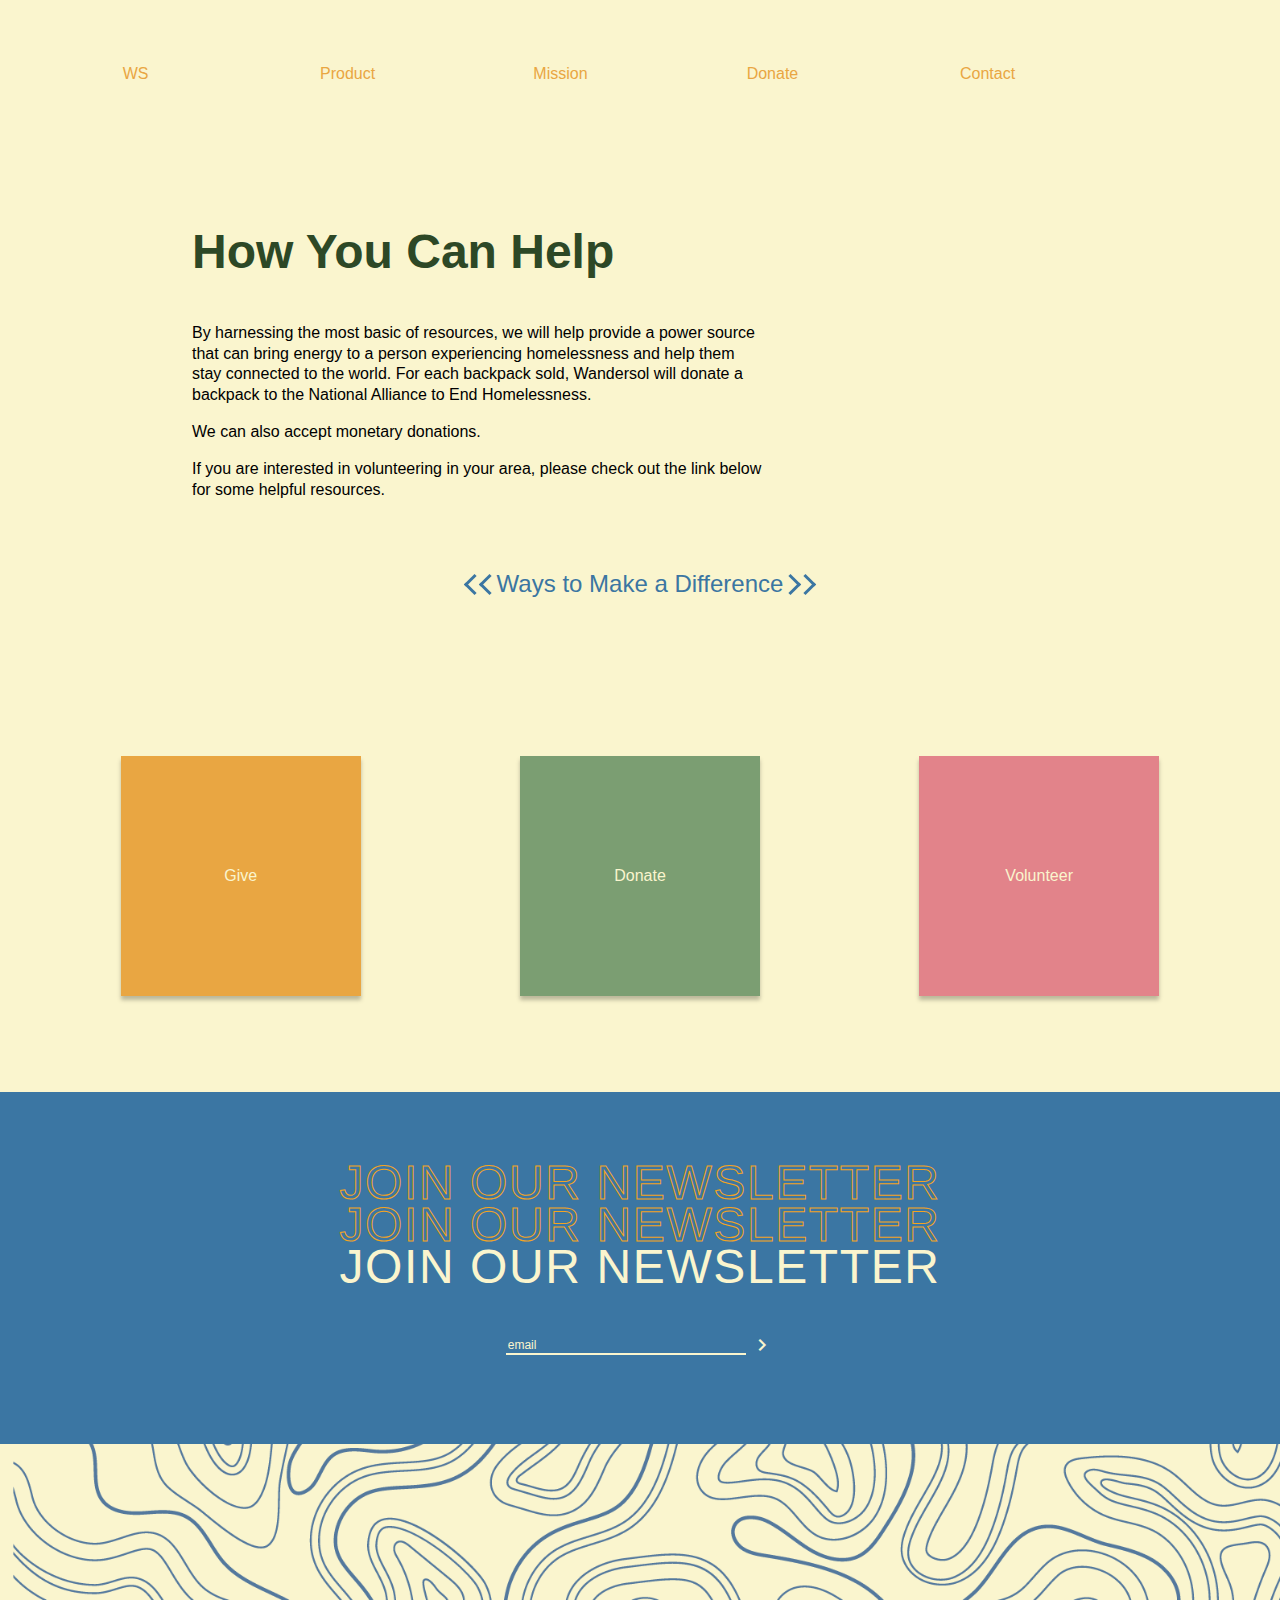
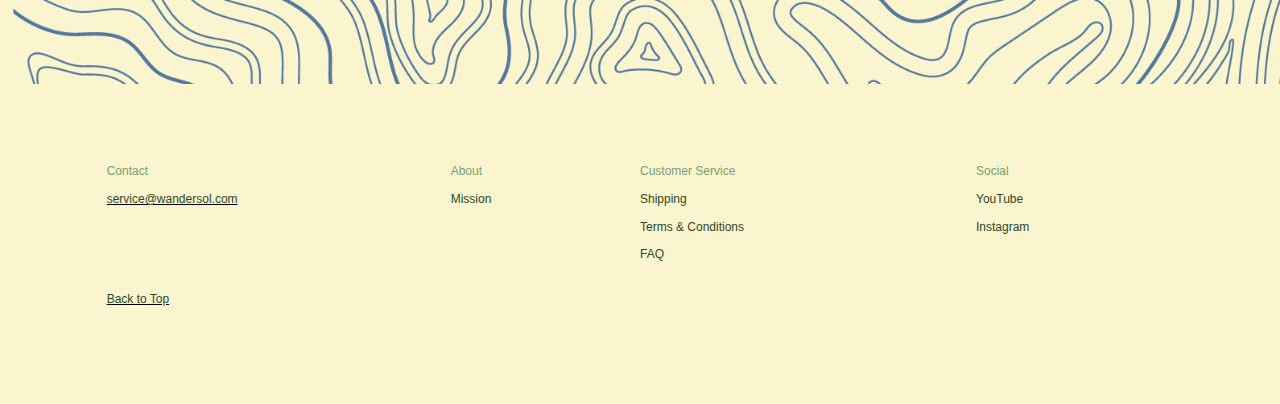
==== commit f3c4d564: "button styles. imagesadded and removed. hover class for nav. font sizes for footer, etc" ====
--- a/donate.html
+++ b/donate.html
@@ -48,7 +48,7 @@
         </section>
 
         <div id="map">
-            <img src="images/TopoUpdatedExport-01.png" alt="map lines" id="map-lines">
+            <img src="images/Topo_Updated_Blue_Export0.png" alt="map lines" id="map-lines">
         </div>
 
         <footer>
--- a/donate.css
+++ b/donate.css
@@ -273,7 +273,7 @@
     display: grid;
     grid-template-columns: repeat(12, 1fr);
     background-color: #FAF5CE;
-    font-size: 0.25rem;
+    font-size: 0.5rem;
     padding-bottom: 3rem;
 }
 
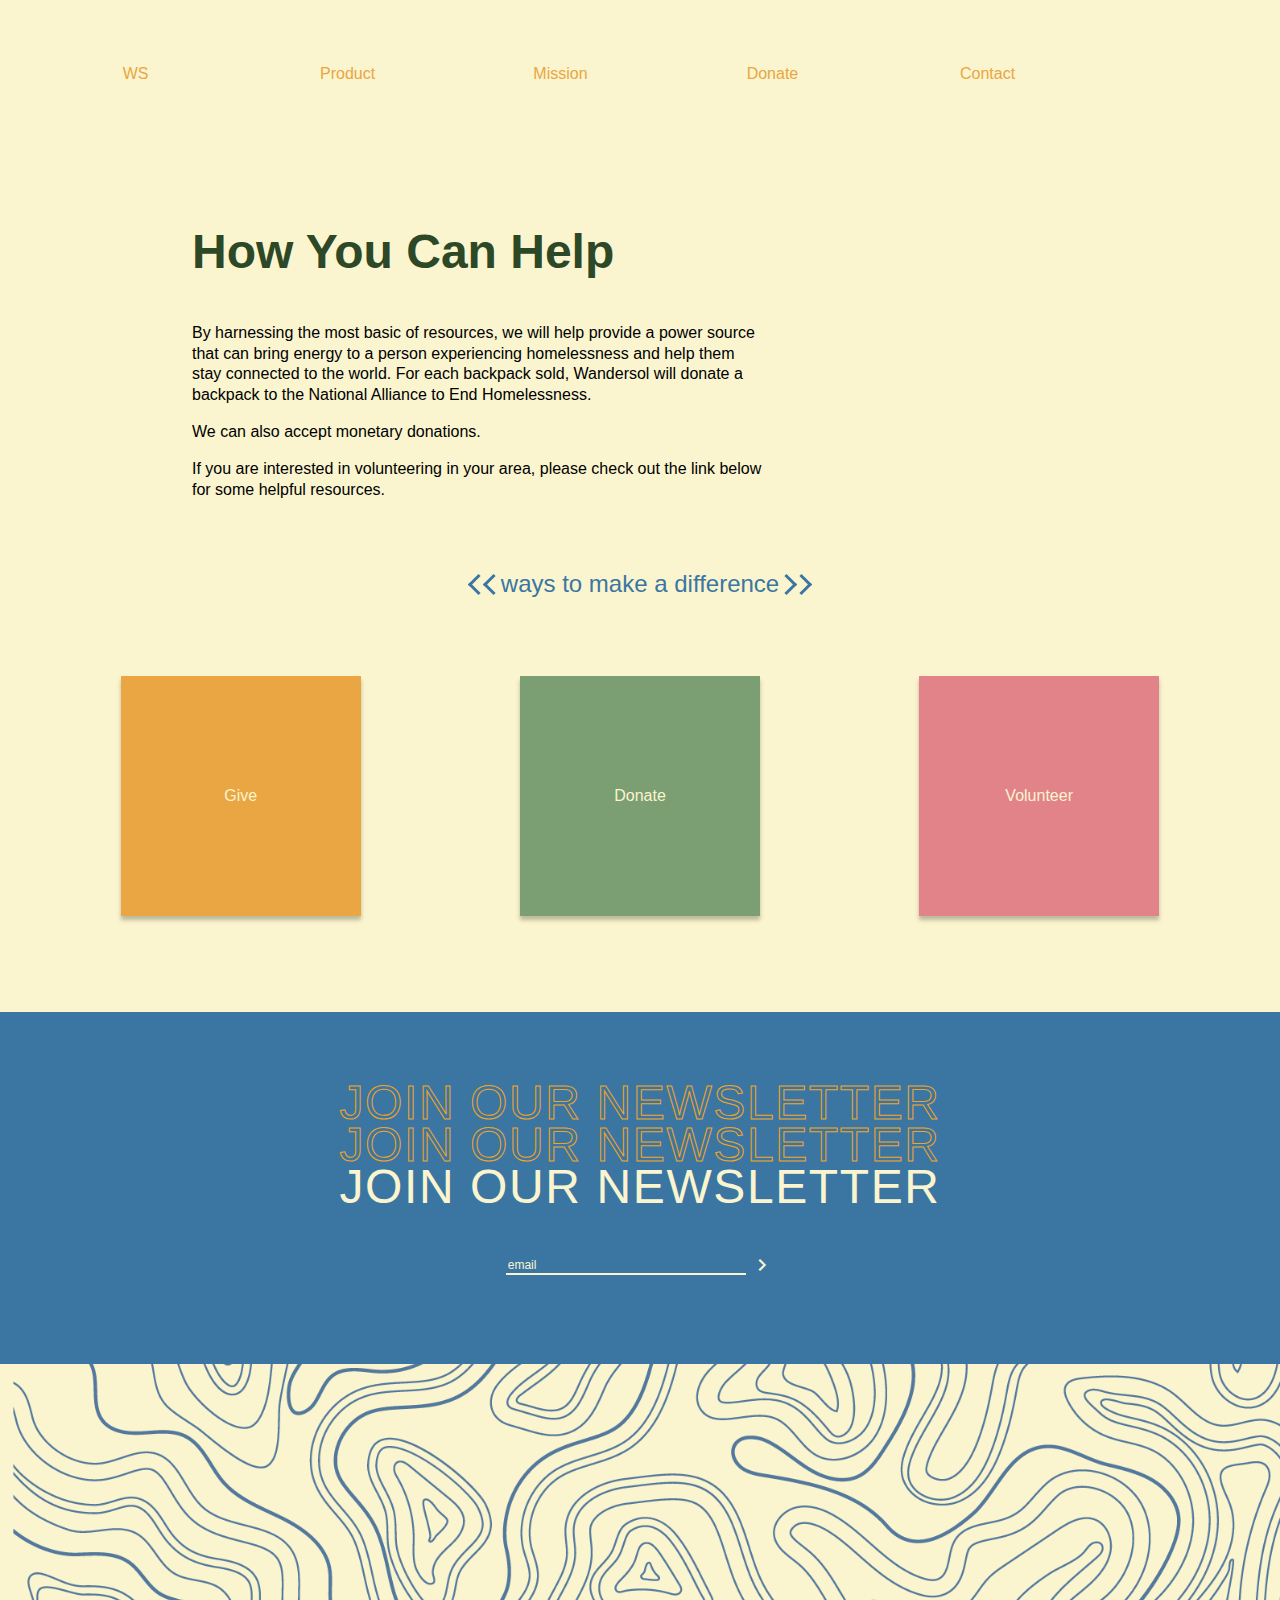
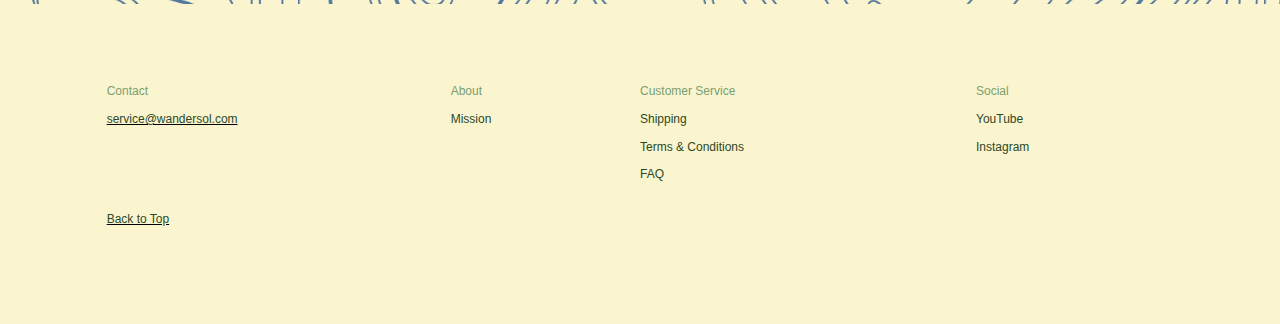
==== commit c6c07135: "updated images and fonts" ====
--- a/donate.html
+++ b/donate.html
@@ -27,7 +27,7 @@
             <p>If you are interested in volunteering in your area, please check out the link below for some helpful resources.</p>
         </div>
         <div id="difference">
-           <h5> <i class="arrow left"></i><i class="arrow left"></i>Ways to Make a Difference<i class="arrow right"></i><i class="arrow right"></i> </h5>
+           <h5> <i class="arrow left"></i><i class="arrow left"></i>ways to make a difference<i class="arrow right"></i><i class="arrow right"></i> </h5>
         </div>
         <div id="ways">
             <div class="type_of_way" id="pack">Give</div>
--- a/donate.css
+++ b/donate.css
@@ -61,6 +61,10 @@
     font-style: normal;
 }
 
+nav a:hover, #logo-home:hover {
+    color:#3b76a3;
+}
+
 #nav-products {
     grid-column: 4/5;
 }
@@ -478,7 +482,7 @@
         display: flex;
         justify-content: center;
         align-items: center;
-        margin-top: 5rem;
+        margin-top: 3rem;
     }
 
     #pack, #monetary, #volunteer {
@@ -607,10 +611,6 @@
         margin-right: 3%;
     }
 
-    #pack, #monetary, #volunteer {
-        margin-top: 10rem;
-    }
-
     #newsletter input {
         width: 15rem;
     }
@@ -683,6 +683,11 @@
         margin-top: -1rem;
     }
 
+    #difference h5 {
+        font-size:1.5rem;
+        font-family: 'Cubano', sans-serif;
+    }
+
     #newsletter p {
         /* Note: 'vw' stands for view-port-width */
         font-size: 2.5vw; 
